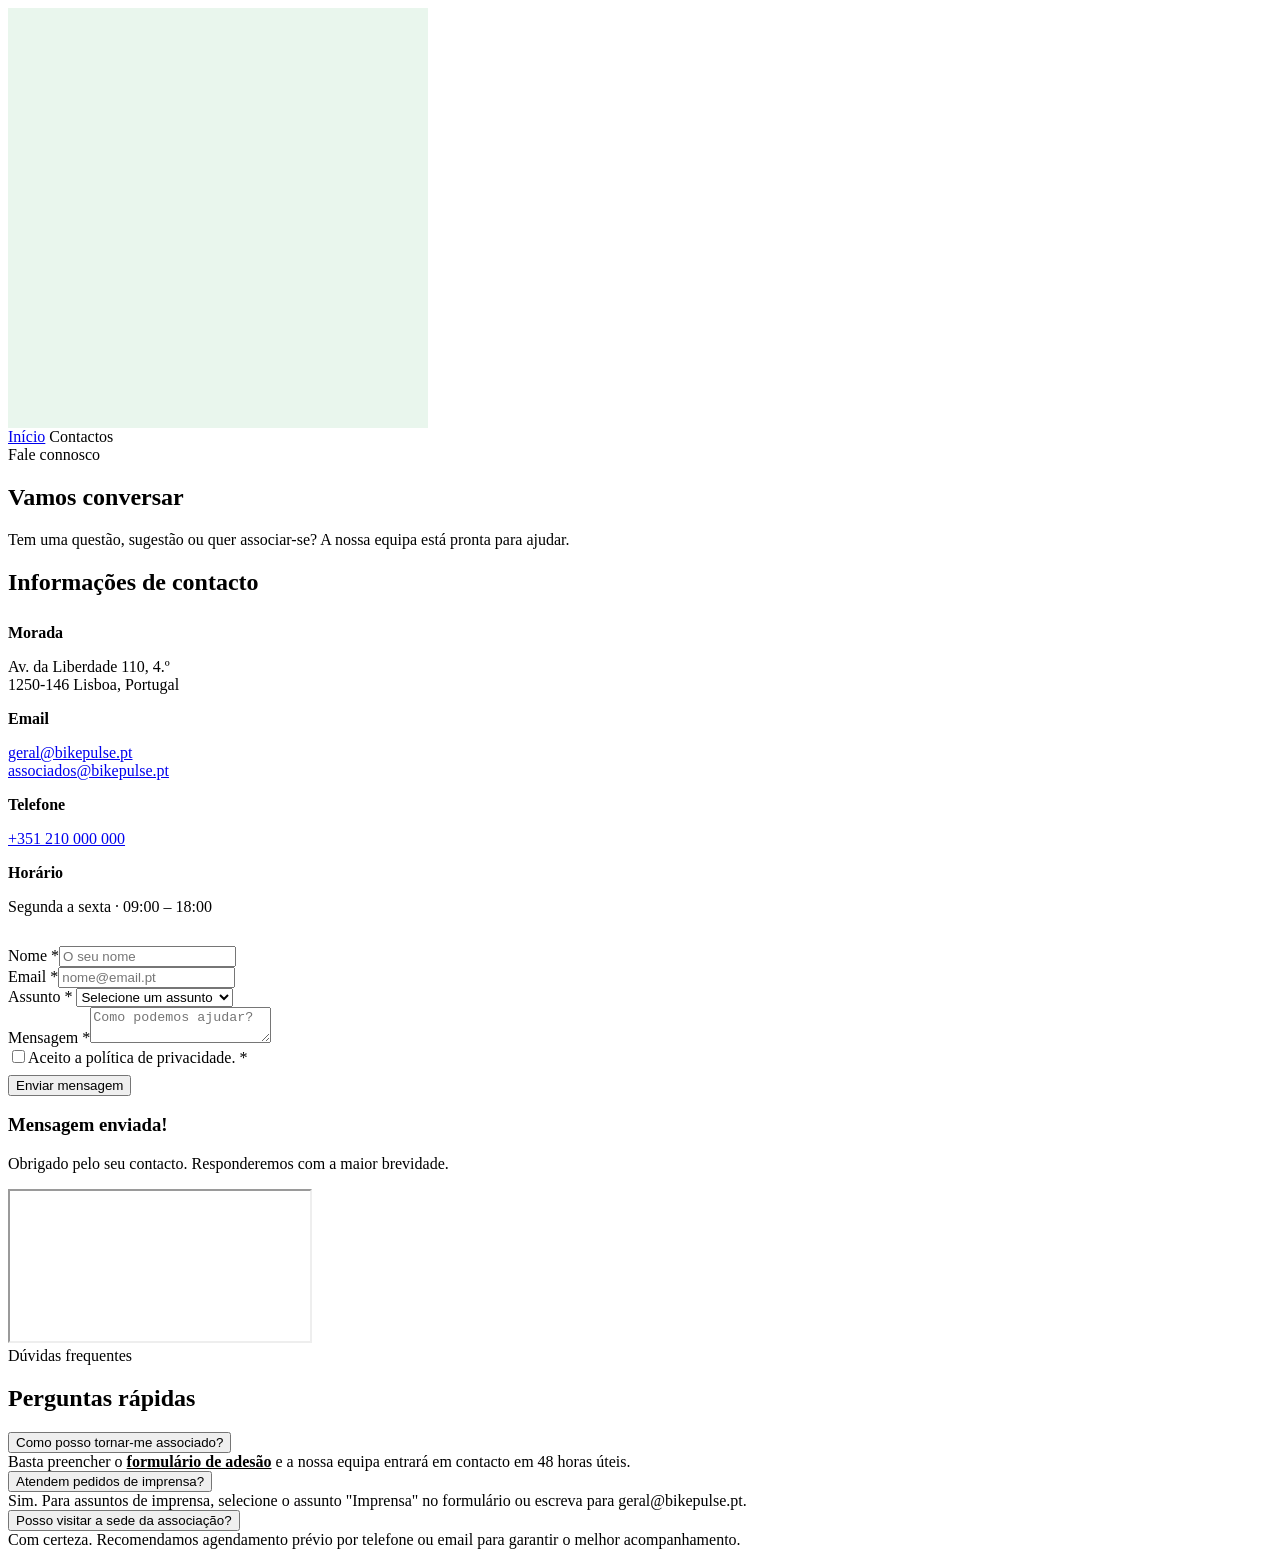
==== contactos.html @ 8ce1d07d "Add files via upload" ====
<!DOCTYPE html>
<html lang="pt">
<head>
<meta charset="UTF-8">
<meta name="viewport" content="width=device-width, initial-scale=1">
<title>Contactos — Associação Bike Pulse</title>
<meta name="description" content="Fale com a Associação Bike Pulse. Morada, telefone, email e formulário de contacto da Associação Portuguesa de Comércio de Bicicletas e Serviços.">
<link rel="preconnect" href="https://fonts.googleapis.com">
<link rel="preconnect" href="https://fonts.gstatic.com" crossorigin>
<link href="https://fonts.googleapis.com/css2?family=Poppins:wght@300;400;500;600;700&display=swap" rel="stylesheet">
<link rel="stylesheet" href="css/style.css">
<script defer src="js/components.js"></script>
<script defer src="js/main.js"></script>
</head>
<body data-page="contactos">
<div id="header-root"></div>
<main>

  <section class="page-hero">
    <div class="deco-glow" style="width:420px;height:420px;background:rgba(116,197,142,.16);top:-160px;right:-100px;"></div>
    <div class="container">
      <nav class="breadcrumb" data-reveal><a href="index.html">Início</a> <span data-ic="chevron" style="transform:rotate(-90deg)"></span> <span class="current">Contactos</span></nav>
      <span class="eyebrow" data-reveal>Fale connosco</span>
      <h1 data-reveal data-delay="1">Vamos <span class="text-grad">conversar</span></h1>
      <p class="lead" data-reveal data-delay="2">Tem uma questão, sugestão ou quer associar-se? A nossa equipa está pronta para ajudar.</p>
    </div>
  </section>

  <!-- CONTACTO -->
  <section class="section">
    <div class="container">
      <div class="feature-row">
        <div data-reveal>
          <h2 style="margin-bottom:28px;">Informações de contacto</h2>
          <div class="contact-info">
            <div class="ci-item"><span class="ci-ico" data-ic="mapPin"></span><div><b>Morada</b><p>Av. da Liberdade 110, 4.º<br>1250-146 Lisboa, Portugal</p></div></div>
            <div class="ci-item"><span class="ci-ico" data-ic="mail"></span><div><b>Email</b><p><a href="mailto:geral@bikepulse.pt">geral@bikepulse.pt</a><br><a href="mailto:associados@bikepulse.pt">associados@bikepulse.pt</a></p></div></div>
            <div class="ci-item"><span class="ci-ico" data-ic="phone"></span><div><b>Telefone</b><p><a href="tel:+351210000000">+351 210 000 000</a></p></div></div>
            <div class="ci-item"><span class="ci-ico" data-ic="clock"></span><div><b>Horário</b><p>Segunda a sexta · 09:00 – 18:00</p></div></div>
          </div>
          <div class="footer-social" style="margin-top:30px;">
            <a href="#" aria-label="LinkedIn" style="background:var(--surface-2);color:var(--ink-3);" data-ic="linkedin"></a>
            <a href="#" aria-label="Instagram" style="background:var(--surface-2);color:var(--ink-3);" data-ic="instagram"></a>
            <a href="#" aria-label="Facebook" style="background:var(--surface-2);color:var(--ink-3);" data-ic="facebook"></a>
            <a href="#" aria-label="YouTube" style="background:var(--surface-2);color:var(--ink-3);" data-ic="youtube"></a>
          </div>
        </div>
        <div data-reveal data-delay="1">
          <div class="form-card">
            <form data-demo novalidate>
              <div class="form-grid">
                <div class="field"><label>Nome <span class="req">*</span></label><input type="text" required placeholder="O seu nome"></div>
                <div class="field"><label>Email <span class="req">*</span></label><input type="email" required placeholder="nome@email.pt"></div>
                <div class="field full"><label>Assunto <span class="req">*</span></label>
                  <select required><option value="" disabled selected>Selecione um assunto</option><option>Adesão de associados</option><option>Parcerias</option><option>Formação</option><option>Imprensa</option><option>Outro</option></select>
                </div>
                <div class="field full"><label>Mensagem <span class="req">*</span></label><textarea required placeholder="Como podemos ajudar?"></textarea></div>
                <div class="field full"><label class="checkbox-row"><input type="checkbox" required><span>Aceito a política de privacidade. <span class="req">*</span></span></label></div>
              </div>
              <button type="submit" class="btn btn-primary btn-lg btn-block" style="margin-top:8px;">Enviar mensagem</button>
            </form>
            <div class="form-success">
              <div class="ok-ico" data-ic="check"></div>
              <h3>Mensagem enviada!</h3>
              <p>Obrigado pelo seu contacto. Responderemos com a maior brevidade.</p>
            </div>
          </div>
        </div>
      </div>
    </div>
  </section>

  <!-- MAPA -->
  <section class="section-sm" style="padding-top:0;">
    <div class="container">
      <div class="map-embed" data-reveal>
        <iframe title="Localização da Bike Pulse — Av. da Liberdade, Lisboa" loading="lazy" allowfullscreen referrerpolicy="no-referrer-when-downgrade"
          src="https://maps.google.com/maps?q=Avenida%20da%20Liberdade%20110%2C%20Lisboa&t=&z=15&ie=UTF8&iwloc=&output=embed"></iframe>
      </div>
    </div>
  </section>

  <!-- FAQ -->
  <section class="section bg-soft">
    <div class="container" style="max-width:840px;">
      <div class="section-head center" data-reveal><span class="eyebrow" style="justify-content:center;">Dúvidas frequentes</span><h2>Perguntas rápidas</h2></div>
      <div class="accordion" data-reveal>
        <div class="acc-item"><button class="acc-q">Como posso tornar-me associado?<span class="acc-ico" data-ic="plus"></span></button><div class="acc-a"><div class="acc-a-inner">Basta preencher o <a href="associados.html#adesao" style="color:var(--pink);font-weight:600;">formulário de adesão</a> e a nossa equipa entrará em contacto em 48 horas úteis.</div></div></div>
        <div class="acc-item"><button class="acc-q">Atendem pedidos de imprensa?<span class="acc-ico" data-ic="plus"></span></button><div class="acc-a"><div class="acc-a-inner">Sim. Para assuntos de imprensa, selecione o assunto "Imprensa" no formulário ou escreva para geral@bikepulse.pt.</div></div></div>
        <div class="acc-item"><button class="acc-q">Posso visitar a sede da associação?<span class="acc-ico" data-ic="plus"></span></button><div class="acc-a"><div class="acc-a-inner">Com certeza. Recomendamos agendamento prévio por telefone ou email para garantir o melhor acompanhamento.</div></div></div>
      </div>
    </div>
  </section>

</main>
<div id="footer-root"></div>
</body>
</html>
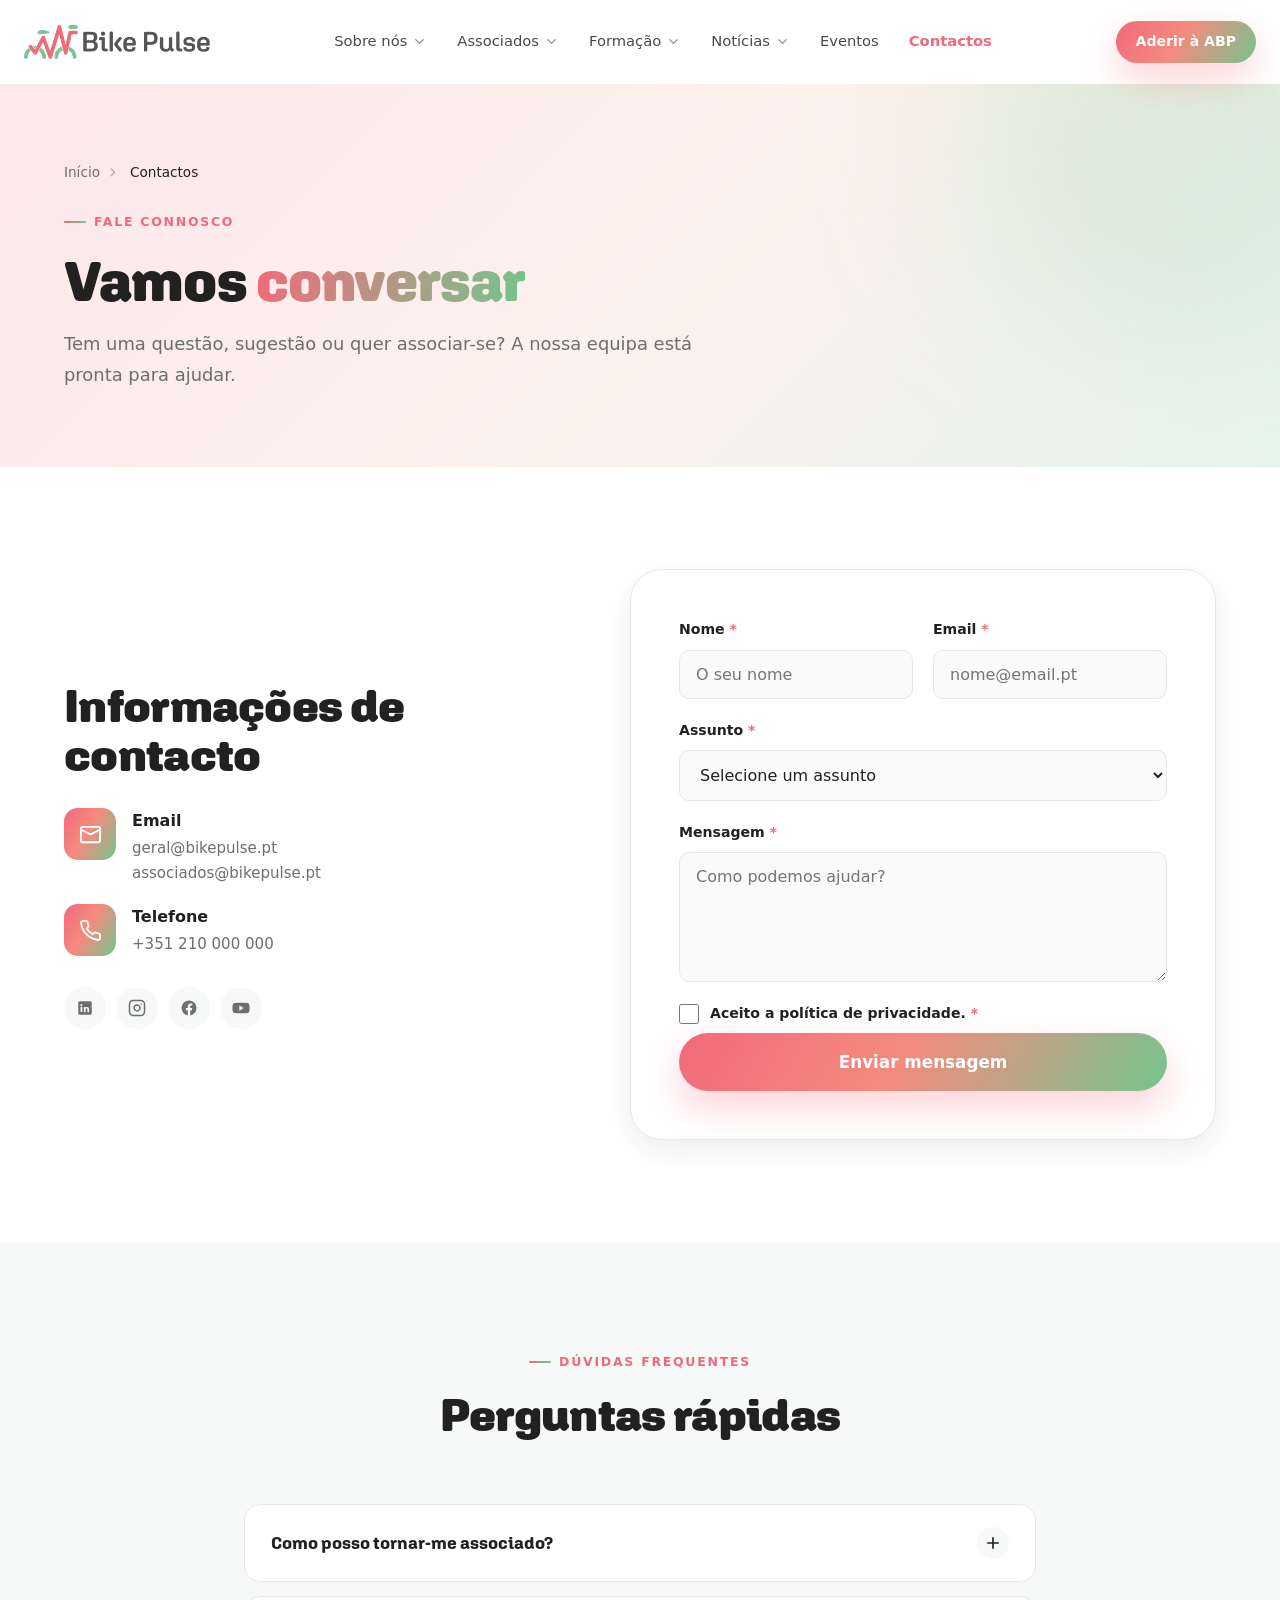
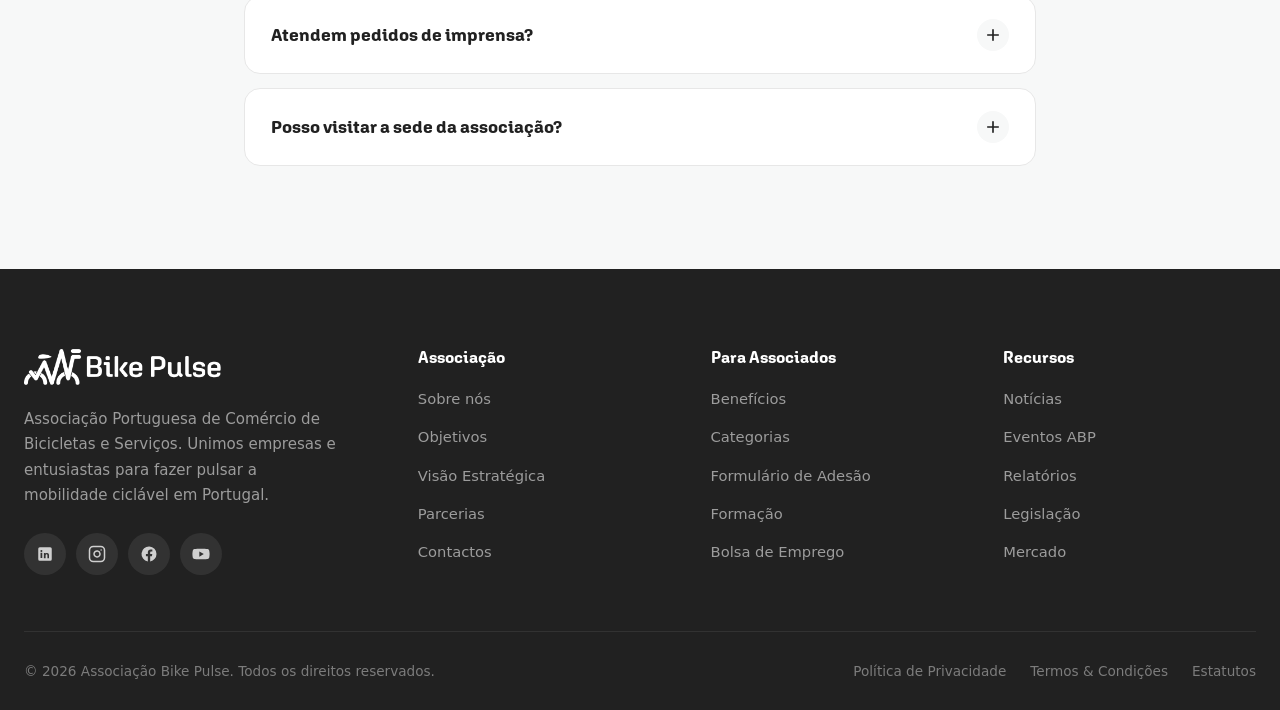
==== commit 101bd569: "Add files via upload" ====
--- a/contactos.html
+++ b/contactos.html
@@ -33,10 +33,8 @@
         <div data-reveal>
           <h2 style="margin-bottom:28px;">Informações de contacto</h2>
           <div class="contact-info">
-            <div class="ci-item"><span class="ci-ico" data-ic="mapPin"></span><div><b>Morada</b><p>Av. da Liberdade 110, 4.º<br>1250-146 Lisboa, Portugal</p></div></div>
             <div class="ci-item"><span class="ci-ico" data-ic="mail"></span><div><b>Email</b><p><a href="mailto:geral@bikepulse.pt">geral@bikepulse.pt</a><br><a href="mailto:associados@bikepulse.pt">associados@bikepulse.pt</a></p></div></div>
             <div class="ci-item"><span class="ci-ico" data-ic="phone"></span><div><b>Telefone</b><p><a href="tel:+351210000000">+351 210 000 000</a></p></div></div>
-            <div class="ci-item"><span class="ci-ico" data-ic="clock"></span><div><b>Horário</b><p>Segunda a sexta · 09:00 – 18:00</p></div></div>
           </div>
           <div class="footer-social" style="margin-top:30px;">
             <a href="#" aria-label="LinkedIn" style="background:var(--surface-2);color:var(--ink-3);" data-ic="linkedin"></a>
@@ -70,16 +68,6 @@
     </div>
   </section>
 
-  <!-- MAPA -->
-  <section class="section-sm" style="padding-top:0;">
-    <div class="container">
-      <div class="map-embed" data-reveal>
-        <iframe title="Localização da Bike Pulse — Av. da Liberdade, Lisboa" loading="lazy" allowfullscreen referrerpolicy="no-referrer-when-downgrade"
-          src="https://maps.google.com/maps?q=Avenida%20da%20Liberdade%20110%2C%20Lisboa&t=&z=15&ie=UTF8&iwloc=&output=embed"></iframe>
-      </div>
-    </div>
-  </section>
-
   <!-- FAQ -->
   <section class="section bg-soft">
     <div class="container" style="max-width:840px;">
--- a/css/style.css
+++ b/css/style.css
@@ -0,0 +1,784 @@
+/* ============================================================
+   ASSOCIAÇÃO BIKE PULSE — Design System
+   Pink #F16A7B · Green #74C58E · Light #ECECEC · Dark #212121
+   Headings: Aglet Sans · Body: Poppins
+   ============================================================ */
+
+/* ---------- Fonts ---------- */
+@font-face {
+  font-family: "Aglet Sans";
+  src: url("../fonts/AgletSans-Light.ttf") format("truetype");
+  font-weight: 300; font-style: normal; font-display: swap;
+}
+@font-face {
+  font-family: "Aglet Sans";
+  src: url("../fonts/AgletSans-Regular.ttf") format("truetype");
+  font-weight: 400; font-style: normal; font-display: swap;
+}
+@font-face {
+  font-family: "Aglet Sans";
+  src: url("../fonts/AgletSans-Semibold.ttf") format("truetype");
+  font-weight: 600; font-style: normal; font-display: swap;
+}
+@font-face {
+  font-family: "Aglet Sans";
+  src: url("../fonts/AgletSans-Bold.ttf") format("truetype");
+  font-weight: 700; font-style: normal; font-display: swap;
+}
+@font-face {
+  font-family: "Aglet Sans";
+  src: url("../fonts/AgletSans-Black.ttf") format("truetype");
+  font-weight: 800; font-style: normal; font-display: swap;
+}
+@font-face {
+  font-family: "Aglet Sans";
+  src: url("../fonts/AgletSans-Ultra.ttf") format("truetype");
+  font-weight: 900; font-style: normal; font-display: swap;
+}
+
+/* ---------- Tokens ---------- */
+:root {
+  /* Brand */
+  --pink: #F16A7B;
+  --pink-dark: #E2596B;
+  --pink-soft: #FCE7EA;
+  --green: #74C58E;
+  --green-dark: #5DB47A;
+  --green-soft: #E5F4EB;
+  --light: #ECECEC;
+  --dark: #212121;
+  --green-deep: #16392E;
+  --green-deep-2: #1E4A3B;
+  --green-light: #9FE3B4;
+
+  /* Neutrals */
+  --ink: #212121;
+  --ink-2: #4A4A4A;
+  --ink-3: #6E6E6E;
+  --line: #E7E7E7;
+  --line-2: #F1F1F1;
+  --surface: #FFFFFF;
+  --surface-2: #F7F8F8;
+  --surface-3: #FAFAFA;
+
+  /* Gradients */
+  --grad: linear-gradient(120deg, #F16A7B 0%, #F58A7E 45%, #74C58E 100%);
+  --grad-soft: linear-gradient(135deg, #FCE7EA 0%, #FDF1EC 50%, #E5F4EB 100%);
+  --grad-text: linear-gradient(100deg, #F16A7B 0%, #74C58E 100%);
+
+  /* Type */
+  --font-head: "Aglet Sans", system-ui, sans-serif;
+  --font-body: "Poppins", system-ui, sans-serif;
+
+  /* Radius */
+  --r-sm: 10px;
+  --r-md: 16px;
+  --r-lg: 24px;
+  --r-xl: 32px;
+  --r-pill: 999px;
+
+  /* Shadow */
+  --sh-sm: 0 2px 8px rgba(33,33,33,.06);
+  --sh-md: 0 10px 30px rgba(33,33,33,.08);
+  --sh-lg: 0 24px 60px rgba(33,33,33,.12);
+  --sh-pink: 0 16px 38px rgba(241,106,123,.30);
+  --sh-green: 0 16px 38px rgba(116,197,142,.28);
+
+  /* Layout */
+  --container: 1200px;
+  --container-wide: 1320px;
+  --header-h: 84px;
+  --ease: cubic-bezier(.22,.61,.36,1);
+}
+
+/* ---------- Reset ---------- */
+*, *::before, *::after { box-sizing: border-box; }
+* { margin: 0; padding: 0; }
+html { scroll-behavior: smooth; -webkit-text-size-adjust: 100%; }
+@media (prefers-reduced-motion: reduce) {
+  html { scroll-behavior: auto; }
+}
+body {
+  font-family: var(--font-body);
+  font-size: 16px;
+  line-height: 1.65;
+  color: var(--ink-2);
+  background: var(--surface);
+  -webkit-font-smoothing: antialiased;
+  text-rendering: optimizeLegibility;
+  overflow-x: hidden;
+}
+img { max-width: 100%; display: block; }
+a { color: inherit; text-decoration: none; }
+button { font-family: inherit; cursor: pointer; border: none; background: none; }
+ul { list-style: none; }
+input, textarea, select { font-family: inherit; font-size: inherit; }
+:focus-visible { outline: 3px solid rgba(241,106,123,.55); outline-offset: 3px; border-radius: 4px; }
+
+/* ---------- Typography ---------- */
+h1, h2, h3, h4, h5 {
+  font-family: var(--font-head);
+  color: var(--ink);
+  line-height: 1.08;
+  font-weight: 800;
+  letter-spacing: -0.015em;
+}
+h1 { font-size: clamp(2.5rem, 5.2vw, 4.4rem); }
+h2 { font-size: clamp(2rem, 3.6vw, 3.1rem); }
+h3 { font-size: clamp(1.4rem, 2.2vw, 1.9rem); font-weight: 700; }
+h4 { font-size: 1.2rem; font-weight: 700; }
+p { color: var(--ink-2); }
+strong { color: var(--ink); font-weight: 600; }
+
+.text-grad {
+  background: var(--grad-text);
+  -webkit-background-clip: text; background-clip: text;
+  -webkit-text-fill-color: transparent; color: transparent;
+}
+
+/* ---------- Layout helpers ---------- */
+.container { width: 100%; max-width: var(--container); margin-inline: auto; padding-inline: 24px; }
+.container-wide { max-width: var(--container-wide); }
+.section { padding-block: clamp(64px, 8vw, 120px); }
+.section-sm { padding-block: clamp(48px, 6vw, 80px); }
+.bg-soft { background: var(--surface-2); }
+.bg-grad-soft { background: var(--grad-soft); }
+.bg-dark { background: var(--dark); color: #D6D6D6; }
+.bg-dark h2, .bg-dark h3, .bg-dark h4 { color: #fff; }
+
+/* Dark green contrast section */
+.bg-green { position: relative; background: var(--green-deep); color: rgba(255,255,255,.78); overflow: hidden; }
+.bg-green::before { content: ""; position: absolute; width: 480px; height: 480px; border-radius: 50%;
+  background: radial-gradient(circle, rgba(116,197,142,.22), transparent 70%); top: -180px; right: -120px; pointer-events: none; }
+.bg-green::after { content: ""; position: absolute; width: 420px; height: 420px; border-radius: 50%;
+  background: radial-gradient(circle, rgba(241,106,123,.16), transparent 70%); bottom: -200px; left: -140px; pointer-events: none; }
+.bg-green > .container { position: relative; z-index: 1; }
+.bg-green h2, .bg-green h3, .bg-green h4 { color: #fff; }
+.bg-green .lead { color: rgba(255,255,255,.7); }
+.bg-green .eyebrow { color: var(--green-light); }
+.bg-green .card { background: rgba(255,255,255,.05); border-color: rgba(255,255,255,.1); backdrop-filter: blur(2px); }
+.bg-green .card:hover { background: rgba(255,255,255,.09); border-color: rgba(255,255,255,.2); box-shadow: 0 22px 50px rgba(0,0,0,.3); transform: translateY(-6px); }
+.bg-green .card h3 { color: #fff; }
+.bg-green .card p { color: rgba(255,255,255,.64); }
+.bg-green .card .link-arrow { color: #FF93A3; }
+.bg-green .card .link-arrow.green { color: var(--green-light); }
+
+.center { text-align: center; }
+.measure { max-width: 680px; }
+.measure-sm { max-width: 560px; }
+.center.measure, .center.measure-sm { margin-inline: auto; }
+
+.eyebrow {
+  display: inline-flex; align-items: center; gap: 8px;
+  font-family: var(--font-body);
+  font-size: .78rem; font-weight: 600; letter-spacing: .14em; text-transform: uppercase;
+  color: var(--pink); margin-bottom: 18px;
+}
+.eyebrow::before {
+  content: ""; width: 22px; height: 2px; border-radius: 2px;
+  background: var(--grad-text);
+}
+.eyebrow.green { color: var(--green-dark); }
+.eyebrow.on-dark { color: #fff; }
+
+.lead { font-size: clamp(1.05rem, 1.4vw, 1.22rem); color: var(--ink-3); line-height: 1.7; }
+.bg-dark .lead { color: #B6B6B6; }
+
+.section-head { margin-bottom: clamp(40px, 5vw, 64px); }
+.section-head h2 { margin-bottom: 16px; }
+
+/* ---------- Buttons ---------- */
+.btn {
+  display: inline-flex; align-items: center; justify-content: center; gap: 10px;
+  font-family: var(--font-body); font-weight: 600; font-size: .98rem;
+  padding: 15px 28px; border-radius: var(--r-pill);
+  transition: transform .25s var(--ease), box-shadow .25s var(--ease), background .25s, color .25s, border-color .25s;
+  min-height: 50px; line-height: 1; cursor: pointer; white-space: nowrap;
+}
+.btn svg { width: 19px; height: 19px; }
+.btn-primary { background: var(--grad); color: #fff; box-shadow: var(--sh-pink); }
+.btn-primary:hover { transform: translateY(-3px); box-shadow: 0 22px 46px rgba(241,106,123,.42); }
+.btn-dark { background: var(--dark); color: #fff; }
+.btn-dark:hover { transform: translateY(-3px); box-shadow: var(--sh-lg); }
+.btn-outline { background: transparent; color: var(--ink); box-shadow: inset 0 0 0 1.5px var(--line); }
+.btn-outline:hover { box-shadow: inset 0 0 0 1.5px var(--ink); transform: translateY(-3px); }
+.btn-white { background: #fff; color: var(--ink); }
+.btn-white:hover { transform: translateY(-3px); box-shadow: 0 18px 40px rgba(0,0,0,.25); }
+.btn-ghost-light { color: #fff; box-shadow: inset 0 0 0 1.5px rgba(255,255,255,.35); }
+.btn-ghost-light:hover { background: rgba(255,255,255,.12); transform: translateY(-3px); }
+.btn-lg { padding: 18px 34px; font-size: 1.05rem; min-height: 58px; }
+.btn-sm { padding: 11px 20px; font-size: .88rem; min-height: 42px; }
+.btn-block { width: 100%; }
+
+.link-arrow {
+  display: inline-flex; align-items: center; gap: 8px;
+  font-weight: 600; color: var(--pink); font-size: .96rem;
+  transition: gap .25s var(--ease), color .25s;
+}
+.link-arrow svg { width: 18px; height: 18px; transition: transform .25s var(--ease); }
+.link-arrow:hover { gap: 12px; color: var(--pink-dark); }
+.link-arrow:hover svg { transform: translateX(2px); }
+.link-arrow.green { color: var(--green-dark); }
+
+/* ---------- Pills / Badges ---------- */
+.pill {
+  display: inline-flex; align-items: center; gap: 7px;
+  padding: 7px 14px; border-radius: var(--r-pill);
+  font-size: .78rem; font-weight: 600; letter-spacing: .02em;
+}
+.pill-pink { background: var(--pink-soft); color: var(--pink-dark); }
+.pill-green { background: var(--green-soft); color: var(--green-dark); }
+.pill-light { background: var(--light); color: var(--ink-2); }
+.pill svg { width: 15px; height: 15px; }
+
+/* ============================================================
+   HEADER / NAV
+   ============================================================ */
+.site-header {
+  position: fixed; top: 0; left: 0; right: 0; z-index: 1000;
+  height: var(--header-h);
+  display: flex; align-items: center;
+  background: rgba(255,255,255,.82);
+  backdrop-filter: saturate(180%) blur(14px);
+  -webkit-backdrop-filter: saturate(180%) blur(14px);
+  border-bottom: 1px solid transparent;
+  transition: height .3s var(--ease), background .3s, border-color .3s, box-shadow .3s;
+}
+.site-header.scrolled {
+  height: 70px;
+  background: rgba(255,255,255,.94);
+  border-bottom-color: var(--line);
+  box-shadow: 0 6px 26px rgba(33,33,33,.05);
+}
+.header-shim { height: var(--header-h); }
+
+.nav { width: 100%; max-width: var(--container-wide); margin-inline: auto; padding-inline: 24px;
+  display: flex; align-items: center; justify-content: space-between; gap: 16px; }
+.nav-logo { flex-shrink: 0; }
+.nav-logo img { height: 34px; width: auto; transition: height .3s var(--ease); }
+.scrolled .nav-logo img { height: 31px; }
+
+.nav-menu { display: flex; align-items: center; gap: 2px; flex-shrink: 1; min-width: 0; }
+.nav-item { position: relative; }
+.nav-link {
+  display: inline-flex; align-items: center; gap: 5px;
+  padding: 10px 14px; border-radius: var(--r-pill);
+  font-size: .92rem; font-weight: 500; color: var(--ink-2); white-space: nowrap;
+  transition: color .2s, background .2s;
+}
+.nav-link svg { width: 15px; height: 15px; transition: transform .25s var(--ease); opacity: .6; }
+.nav-link:hover, .nav-item:hover .nav-link { color: var(--ink); background: var(--surface-2); }
+.nav-item:hover .nav-link svg { transform: rotate(180deg); }
+.nav-item.active .nav-link { color: var(--pink); font-weight: 600; }
+
+/* Dropdown */
+.nav-dropdown {
+  position: absolute; top: calc(100% + 14px); left: 50%; transform: translateX(-50%) translateY(8px);
+  min-width: 264px; background: #fff;
+  border: 1px solid var(--line); border-radius: var(--r-md);
+  box-shadow: var(--sh-lg); padding: 10px;
+  opacity: 0; visibility: hidden; pointer-events: none;
+  transition: opacity .22s var(--ease), transform .22s var(--ease), visibility .22s;
+}
+.nav-dropdown::before {
+  content: ""; position: absolute; top: -18px; left: 0; right: 0; height: 18px;
+}
+.nav-item:hover .nav-dropdown,
+.nav-item:focus-within .nav-dropdown {
+  opacity: 1; visibility: visible; pointer-events: auto; transform: translateX(-50%) translateY(0);
+}
+.dropdown-link {
+  display: flex; align-items: flex-start; gap: 12px;
+  padding: 11px 13px; border-radius: var(--r-sm);
+  transition: background .18s;
+}
+.dropdown-link:hover { background: var(--surface-2); }
+.dropdown-ico {
+  flex-shrink: 0; width: 38px; height: 38px; border-radius: 10px;
+  display: grid; place-items: center; background: var(--pink-soft); color: var(--pink-dark);
+}
+.dropdown-link:nth-child(even) .dropdown-ico { background: var(--green-soft); color: var(--green-dark); }
+.dropdown-ico svg { width: 19px; height: 19px; }
+.dropdown-txt b { display: block; font-family: var(--font-body); font-weight: 600; font-size: .92rem; color: var(--ink); }
+.dropdown-txt span { display: block; font-size: .79rem; color: var(--ink-3); line-height: 1.4; margin-top: 1px; }
+
+.nav-cta { display: flex; align-items: center; gap: 10px; flex-shrink: 0; }
+.nav-cta-mobile { display: none; }
+
+/* Mobile toggle */
+.nav-toggle { display: none; width: 46px; height: 46px; border-radius: 12px; place-items: center;
+  background: var(--surface-2); }
+.nav-toggle span { position: relative; width: 20px; height: 2px; background: var(--ink); border-radius: 2px;
+  transition: background .2s; display: block; }
+.nav-toggle span::before, .nav-toggle span::after {
+  content: ""; position: absolute; left: 0; width: 20px; height: 2px; background: var(--ink); border-radius: 2px;
+  transition: transform .25s var(--ease), top .25s var(--ease); }
+.nav-toggle span::before { top: -6px; }
+.nav-toggle span::after { top: 6px; }
+body.menu-open .nav-toggle span { background: transparent; }
+body.menu-open .nav-toggle span::before { top: 0; transform: rotate(45deg); }
+body.menu-open .nav-toggle span::after { top: 0; transform: rotate(-45deg); }
+
+/* ============================================================
+   HERO
+   ============================================================ */
+.hero {
+  position: relative; padding-top: clamp(56px, 8vw, 96px); padding-bottom: clamp(56px, 8vw, 96px);
+  overflow: hidden;
+}
+.hero-grid {
+  display: grid; grid-template-columns: 1.05fr .95fr; gap: clamp(32px, 5vw, 72px); align-items: center;
+}
+.hero h1 { margin-bottom: 22px; }
+.hero h1.h1-name { font-size: clamp(1.95rem, 3.3vw, 3.05rem); line-height: 1.12; }
+.mt-0 { margin-top: 0 !important; }
+.flow > * + * { margin-top: 1.1em; }
+.hero .lead { margin-bottom: 34px; max-width: 540px; }
+.hero-actions { display: flex; flex-wrap: wrap; gap: 14px; align-items: center; }
+.hero-trust { display: flex; align-items: center; gap: 16px; margin-top: 38px; flex-wrap: wrap; }
+.hero-trust .avatars { display: flex; }
+.hero-trust .avatars img { width: 44px; height: 44px; border-radius: 50%; border: 3px solid #fff;
+  object-fit: cover; margin-left: -12px; box-shadow: var(--sh-sm); }
+.hero-trust .avatars img:first-child { margin-left: 0; }
+.hero-trust small { color: var(--ink-3); font-size: .86rem; line-height: 1.4; }
+.hero-trust b { color: var(--ink); }
+
+/* Hero visual */
+.hero-visual { position: relative; }
+.hero-visual .img-main {
+  border-radius: var(--r-xl); overflow: hidden; box-shadow: var(--sh-lg);
+  aspect-ratio: 4/5; position: relative;
+}
+.hero-visual .img-main img { width: 100%; height: 100%; object-fit: cover; }
+.hero-blob {
+  position: absolute; inset: auto; z-index: -1; filter: blur(8px); opacity: .9;
+}
+.float-card {
+  position: absolute; background: #fff; border-radius: var(--r-md);
+  box-shadow: var(--sh-lg); padding: 16px 18px; display: flex; align-items: center; gap: 12px;
+}
+.float-card .fc-ico { width: 44px; height: 44px; border-radius: 12px; display: grid; place-items: center; color: #fff; flex-shrink: 0; }
+.float-card .fc-ico svg { width: 22px; height: 22px; }
+.float-card b { display: block; font-family: var(--font-head); font-size: 1.3rem; color: var(--ink); line-height: 1; }
+.float-card span { font-size: .78rem; color: var(--ink-3); }
+.float-card.tl { top: 26px; left: -28px; }
+.float-card.br { bottom: 30px; right: -26px; }
+
+/* Centered hero with full-bleed background image */
+.hero-centered {
+  margin-top: calc(-1 * var(--header-h));
+  min-height: calc(100vh - 178px); /* deixa a faixa de logótipos fechar a 1ª dobra */
+  display: flex;
+  flex-direction: column;
+  justify-content: center;
+  padding-top: calc(var(--header-h) + clamp(40px, 5vw, 68px));
+  padding-bottom: clamp(48px, 6vw, 84px);
+  text-align: center;
+  background-image:
+    linear-gradient(180deg, rgba(255,255,255,.40) 0%, rgba(255,255,255,.14) 38%, rgba(255,255,255,.16) 68%, rgba(255,255,255,.42) 100%),
+    url("../assets/bg-hero.jpg");
+  background-size: cover;
+  background-position: center 30%;
+  background-repeat: no-repeat;
+}
+.hero-centered > .container { width: 100%; }
+.hero-centered .hero-inner { max-width: 1200px; margin-inline: auto; }
+.hero-centered h1.h1-name { font-size: clamp(2.4rem, 4.4vw, 3.65rem); line-height: 1.08; margin: 20px auto 22px; }
+/* desktop/tablet: force the title onto two balanced lines */
+.hero-br { display: none; }
+@media (min-width: 768px) { .hero-br { display: inline; } }
+.logos-strip { padding-block: 30px 40px; }
+.hero-centered .lead { max-width: 650px; margin: 0 auto 34px; color: var(--ink-2); }
+.hero-centered .hero-actions { justify-content: center; }
+.hero-centered .hero-trust { justify-content: center; margin-top: 40px; }
+.hero-centered .hero-trust small { text-align: left; }
+@media (max-width: 560px) {
+  .hero-centered .hero-trust { flex-direction: column; gap: 12px; }
+  .hero-centered .hero-trust small { text-align: center; }
+  .hero-centered .hero-actions { width: 100%; }
+  .hero-centered .hero-actions .btn { flex: 1 1 auto; }
+}
+
+/* decorative background */
+.deco-glow { position: absolute; border-radius: 50%; filter: blur(80px); z-index: 0; pointer-events: none; }
+
+/* ============================================================
+   PAGE HERO (interior pages)
+   ============================================================ */
+.page-hero {
+  position: relative; padding-top: clamp(48px, 6vw, 80px); padding-bottom: clamp(48px, 6vw, 80px);
+  background: var(--grad-soft); overflow: hidden;
+}
+.page-hero .container { position: relative; z-index: 2; }
+.page-hero h1 { font-size: clamp(2.2rem, 4.4vw, 3.6rem); margin-bottom: 18px; }
+.page-hero .lead { max-width: 640px; }
+.breadcrumb { display: flex; align-items: center; gap: 8px; font-size: .85rem; color: var(--ink-3); margin-bottom: 22px; flex-wrap: wrap; }
+.breadcrumb a:hover { color: var(--pink); }
+.breadcrumb svg { width: 14px; height: 14px; opacity: .5; }
+.breadcrumb .current { color: var(--ink); font-weight: 500; }
+
+/* ============================================================
+   GRIDS & CARDS
+   ============================================================ */
+.grid { display: grid; gap: 26px; }
+.grid-2 { grid-template-columns: repeat(2, 1fr); }
+.grid-3 { grid-template-columns: repeat(3, 1fr); }
+.grid-4 { grid-template-columns: repeat(4, 1fr); }
+
+.card {
+  background: #fff; border: 1px solid var(--line); border-radius: var(--r-lg);
+  padding: 32px; transition: transform .3s var(--ease), box-shadow .3s var(--ease), border-color .3s;
+}
+.card:hover { transform: translateY(-6px); box-shadow: var(--sh-md); border-color: transparent; }
+.card-ico {
+  width: 58px; height: 58px; border-radius: 16px; display: grid; place-items: center;
+  background: var(--pink-soft); color: var(--pink-dark); margin-bottom: 22px;
+}
+.card-ico svg { width: 27px; height: 27px; }
+.card-ico.green { background: var(--green-soft); color: var(--green-dark); }
+.card-ico.dark { background: var(--dark); color: #fff; }
+.card h3 { font-size: 1.28rem; margin-bottom: 10px; }
+.card h4 { margin-bottom: 8px; }
+.card p { font-size: .96rem; }
+.card-link { margin-top: 18px; }
+
+/* Value / numbered card */
+.num-card .num {
+  font-family: var(--font-head); font-weight: 800; font-size: 1.1rem;
+  width: 44px; height: 44px; border-radius: 12px; display: grid; place-items: center;
+  background: var(--grad); color: #fff; margin-bottom: 20px;
+}
+
+/* Feature media row */
+.feature-row { display: grid; grid-template-columns: 1fr 1fr; gap: clamp(36px, 6vw, 84px); align-items: center; }
+.feature-row.reverse .feature-media { order: 2; }
+.feature-media { position: relative; }
+.feature-media img { border-radius: var(--r-xl); box-shadow: var(--sh-md); width: 100%; aspect-ratio: 5/4; object-fit: cover; }
+.feature-list { display: grid; gap: 16px; margin-top: 28px; }
+.feature-list li { display: flex; align-items: flex-start; gap: 13px; font-size: .98rem; color: var(--ink-2); }
+.feature-list .ck { flex-shrink: 0; width: 26px; height: 26px; border-radius: 50%; background: var(--green-soft);
+  color: var(--green-dark); display: grid; place-items: center; margin-top: 1px; }
+.feature-list .ck svg { width: 15px; height: 15px; }
+
+/* ---------- Stats ---------- */
+.stats-band { display: grid; grid-template-columns: repeat(4, 1fr); gap: 24px; }
+.stat { text-align: center; padding: 12px; }
+.stat .num { font-family: var(--font-head); font-weight: 800; font-size: clamp(2.4rem, 4vw, 3.4rem);
+  line-height: 1; letter-spacing: -.02em; }
+.stat .num.pink { color: var(--pink); }
+.stat .num.green { color: var(--green-dark); }
+.bg-dark .stat .num { color: #fff; }
+.stat p { margin-top: 10px; font-size: .92rem; color: var(--ink-3); }
+.bg-dark .stat p { color: #9C9C9C; }
+.stat .text-grad { -webkit-text-fill-color: transparent; }
+
+/* ---------- Logos strip ---------- */
+.logos { display: flex; flex-wrap: wrap; align-items: center; justify-content: center; gap: clamp(28px, 5vw, 60px); }
+.logos .logo-item { font-family: var(--font-head); font-weight: 700; font-size: 1.3rem; color: #B9B9B9;
+  display: flex; align-items: center; gap: 9px; transition: color .25s; }
+.logos .logo-item svg { width: 24px; height: 24px; }
+.logos .logo-item:hover { color: var(--ink-3); }
+
+/* ---------- Testimonials ---------- */
+.quote-card { background: #fff; border: 1px solid var(--line); border-radius: var(--r-lg); padding: 34px; position: relative; }
+.quote-card .stars { display: flex; gap: 3px; color: #F5B544; margin-bottom: 18px; }
+.quote-card .stars svg { width: 18px; height: 18px; fill: currentColor; }
+.quote-card blockquote { font-size: 1.06rem; color: var(--ink); line-height: 1.6; margin-bottom: 24px; font-weight: 500; }
+.quote-card .who { display: flex; align-items: center; gap: 13px; }
+.quote-card .who img { width: 50px; height: 50px; border-radius: 50%; object-fit: cover; }
+.quote-card .who b { display: block; color: var(--ink); font-weight: 600; }
+.quote-card .who span { font-size: .84rem; color: var(--ink-3); }
+.quote-mark { position: absolute; top: 26px; right: 30px; font-family: var(--font-head); font-size: 4rem;
+  line-height: 1; color: var(--pink-soft); font-weight: 900; }
+
+/* ---------- CTA band ---------- */
+.cta-band { position: relative; border-radius: var(--r-xl); padding: clamp(48px, 7vw, 84px);
+  background: var(--grad); overflow: hidden; text-align: center; color: #fff; }
+.cta-band h2 { color: #fff; margin-bottom: 18px; }
+.cta-band p { color: rgba(255,255,255,.92); font-size: 1.1rem; max-width: 560px; margin: 0 auto 32px; }
+.cta-band .hero-actions { justify-content: center; }
+.cta-deco { position: absolute; border-radius: 50%; background: rgba(255,255,255,.12); pointer-events: none; }
+.cta-deco.a { width: 320px; height: 320px; top: -120px; right: -80px; }
+.cta-deco.b { width: 220px; height: 220px; bottom: -100px; left: -40px; }
+
+/* ============================================================
+   NEWS / EVENTS / CATEGORIES
+   ============================================================ */
+.news-card { background: #fff; border: 1px solid var(--line); border-radius: var(--r-lg); overflow: hidden;
+  transition: transform .3s var(--ease), box-shadow .3s var(--ease); display: flex; flex-direction: column; }
+.news-card:hover { transform: translateY(-6px); box-shadow: var(--sh-md); }
+.news-thumb { aspect-ratio: 16/10; overflow: hidden; position: relative; }
+.news-thumb img { width: 100%; height: 100%; object-fit: cover; transition: transform .5s var(--ease); }
+.news-card:hover .news-thumb img { transform: scale(1.05); }
+.news-thumb .pill { position: absolute; top: 14px; left: 14px; background: rgba(255,255,255,.92); color: var(--ink); }
+.news-body { padding: 24px; display: flex; flex-direction: column; flex: 1; }
+.news-meta { display: flex; align-items: center; gap: 14px; font-size: .8rem; color: var(--ink-3); margin-bottom: 12px; }
+.news-meta span { display: inline-flex; align-items: center; gap: 5px; }
+.news-meta svg { width: 14px; height: 14px; }
+.news-body h3 { font-size: 1.18rem; line-height: 1.25; margin-bottom: 10px; }
+.news-body h3 a:hover { color: var(--pink); }
+.news-body p { font-size: .92rem; margin-bottom: 18px; }
+.news-body .link-arrow { margin-top: auto; }
+
+/* Event card */
+.event-card { display: grid; grid-template-columns: 96px 1fr; gap: 22px; background: #fff;
+  border: 1px solid var(--line); border-radius: var(--r-lg); padding: 24px; align-items: center;
+  transition: transform .3s var(--ease), box-shadow .3s var(--ease); }
+.event-card:hover { transform: translateY(-5px); box-shadow: var(--sh-md); }
+.event-date { background: var(--grad-soft); border-radius: var(--r-md); text-align: center; padding: 16px 8px; }
+.event-date .d { font-family: var(--font-head); font-weight: 800; font-size: 2rem; line-height: 1; color: var(--pink); }
+.event-date .m { font-size: .76rem; text-transform: uppercase; letter-spacing: .1em; color: var(--ink-3); margin-top: 4px; font-weight: 600; }
+.event-info h3 { font-size: 1.18rem; margin-bottom: 8px; }
+.event-info .ev-meta { display: flex; flex-wrap: wrap; gap: 16px; font-size: .85rem; color: var(--ink-3); }
+.event-info .ev-meta span { display: inline-flex; align-items: center; gap: 6px; }
+.event-info .ev-meta svg { width: 15px; height: 15px; color: var(--pink); }
+
+/* Category chips row */
+.chips { display: flex; flex-wrap: wrap; gap: 10px; justify-content: center; }
+.chip { padding: 10px 20px; border-radius: var(--r-pill); background: #fff; border: 1px solid var(--line);
+  font-size: .9rem; font-weight: 500; color: var(--ink-2); cursor: pointer; transition: all .2s; }
+.chip:hover { border-color: var(--pink); color: var(--pink); }
+.chip.active { background: var(--dark); color: #fff; border-color: var(--dark); }
+
+/* ---------- Membership / pricing cards ---------- */
+.plan { background: #fff; border: 1px solid var(--line); border-radius: var(--r-lg); padding: 36px 30px;
+  display: flex; flex-direction: column; transition: transform .3s var(--ease), box-shadow .3s var(--ease); position: relative; }
+.plan:hover { transform: translateY(-6px); box-shadow: var(--sh-md); }
+.plan.featured { border: 2px solid var(--pink); box-shadow: var(--sh-pink); }
+.plan.featured:hover { box-shadow: 0 24px 56px rgba(241,106,123,.34); }
+.plan .plan-tag { position: absolute; top: -14px; left: 50%; transform: translateX(-50%); }
+.plan h3 { font-size: 1.4rem; margin-bottom: 6px; }
+.plan .plan-for { font-size: .9rem; color: var(--ink-3); margin-bottom: 22px; }
+.plan .price { font-family: var(--font-head); font-weight: 800; font-size: 2.6rem; color: var(--ink); line-height: 1; }
+.plan .price small { font-family: var(--font-body); font-size: .9rem; font-weight: 500; color: var(--ink-3); }
+.plan .plan-feats { display: grid; gap: 13px; margin: 26px 0 28px; }
+.plan .plan-feats li { display: flex; align-items: flex-start; gap: 11px; font-size: .93rem; }
+.plan .plan-feats .ck { flex-shrink: 0; width: 22px; height: 22px; border-radius: 50%; background: var(--green-soft);
+  color: var(--green-dark); display: grid; place-items: center; margin-top: 2px; }
+.plan .plan-feats .ck svg { width: 13px; height: 13px; }
+.plan .btn { margin-top: auto; }
+
+/* ---------- Accordion / FAQ ---------- */
+.accordion { display: grid; gap: 14px; }
+.acc-item { background: #fff; border: 1px solid var(--line); border-radius: var(--r-md); overflow: hidden; transition: box-shadow .25s, border-color .25s; }
+.acc-item.open { box-shadow: var(--sh-sm); border-color: var(--pink); }
+.acc-q { width: 100%; display: flex; align-items: center; justify-content: space-between; gap: 16px;
+  padding: 22px 26px; text-align: left; font-family: var(--font-head); font-weight: 700; font-size: 1.08rem; color: var(--ink); }
+.acc-q .acc-ico { flex-shrink: 0; width: 32px; height: 32px; border-radius: 50%; background: var(--surface-2);
+  display: grid; place-items: center; transition: background .25s, transform .3s var(--ease); }
+.acc-q .acc-ico svg { width: 18px; height: 18px; transition: transform .3s var(--ease); }
+.acc-item.open .acc-q .acc-ico { background: var(--grad); color: #fff; }
+.acc-item.open .acc-q .acc-ico svg { transform: rotate(45deg); }
+.acc-a { max-height: 0; overflow: hidden; transition: max-height .35s var(--ease); }
+.acc-a-inner { padding: 0 26px 24px; color: var(--ink-2); font-size: .96rem; }
+
+/* ---------- Steps / process ---------- */
+.steps { display: grid; grid-template-columns: repeat(4, 1fr); gap: 26px; counter-reset: step; }
+.step { position: relative; }
+.step .step-n { width: 56px; height: 56px; border-radius: 50%; display: grid; place-items: center;
+  background: #fff; border: 2px solid var(--line); font-family: var(--font-head); font-weight: 800;
+  font-size: 1.3rem; color: var(--pink); margin-bottom: 20px; position: relative; z-index: 2; }
+.step:not(:last-child)::after { content: ""; position: absolute; top: 28px; left: 56px; right: -26px; height: 2px;
+  background: repeating-linear-gradient(90deg, var(--line) 0 8px, transparent 8px 16px); }
+.step h4 { margin-bottom: 8px; }
+.step p { font-size: .92rem; }
+
+/* ---------- Team ---------- */
+.team-card { text-align: center; }
+.team-card .ph { aspect-ratio: 1; border-radius: var(--r-lg); overflow: hidden; margin-bottom: 18px; position: relative; }
+.team-card .ph img { width: 100%; height: 100%; object-fit: cover; transition: transform .5s var(--ease); }
+.team-card:hover .ph img { transform: scale(1.05); }
+.team-card h4 { font-size: 1.12rem; margin-bottom: 2px; }
+.team-card .role { color: var(--pink); font-size: .88rem; font-weight: 500; }
+.team-card .socials { display: flex; gap: 8px; justify-content: center; margin-top: 12px; }
+.team-card .socials a { width: 34px; height: 34px; border-radius: 50%; background: var(--surface-2);
+  display: grid; place-items: center; color: var(--ink-3); transition: background .2s, color .2s; }
+.team-card .socials a:hover { background: var(--grad); color: #fff; }
+.team-card .socials svg { width: 16px; height: 16px; }
+
+/* ---------- Forms ---------- */
+.form-card { background: #fff; border: 1px solid var(--line); border-radius: var(--r-xl); padding: clamp(28px, 4vw, 48px); box-shadow: var(--sh-md); }
+.form-grid { display: grid; grid-template-columns: 1fr 1fr; gap: 20px; }
+.field { display: flex; flex-direction: column; gap: 8px; }
+.field.full { grid-column: 1 / -1; }
+.field label { font-size: .88rem; font-weight: 600; color: var(--ink); }
+.field label .req { color: var(--pink); }
+.field input, .field select, .field textarea {
+  padding: 14px 16px; border: 1.5px solid var(--line); border-radius: var(--r-sm);
+  background: var(--surface-3); color: var(--ink); transition: border-color .2s, background .2s, box-shadow .2s;
+}
+.field textarea { resize: vertical; min-height: 130px; }
+.field input:focus, .field select:focus, .field textarea:focus {
+  outline: none; border-color: var(--pink); background: #fff; box-shadow: 0 0 0 4px rgba(241,106,123,.12); }
+.field .hint { font-size: .78rem; color: var(--ink-3); }
+.checkbox-row { display: flex; align-items: flex-start; gap: 11px; font-size: .9rem; color: var(--ink-2); }
+.checkbox-row input { width: 20px; height: 20px; margin-top: 2px; accent-color: var(--pink); flex-shrink: 0; }
+.form-success { display: none; text-align: center; padding: 20px; }
+.form-success.show { display: block; }
+.form-success .ok-ico { width: 72px; height: 72px; border-radius: 50%; background: var(--green-soft);
+  color: var(--green-dark); display: grid; place-items: center; margin: 0 auto 20px; }
+.form-success .ok-ico svg { width: 36px; height: 36px; }
+
+/* Contact info cards */
+.contact-info { display: grid; gap: 18px; }
+.ci-item { display: flex; gap: 16px; align-items: flex-start; }
+.ci-item .ci-ico { flex-shrink: 0; width: 52px; height: 52px; border-radius: 14px; background: var(--grad);
+  color: #fff; display: grid; place-items: center; }
+.ci-item .ci-ico svg { width: 23px; height: 23px; }
+.ci-item b { display: block; color: var(--ink); font-size: 1rem; margin-bottom: 2px; }
+.ci-item p, .ci-item a { font-size: .94rem; color: var(--ink-3); }
+.ci-item a:hover { color: var(--pink); }
+
+/* ---------- Map / misc ---------- */
+.map-embed { border-radius: var(--r-lg); overflow: hidden; height: 100%; min-height: 360px; box-shadow: var(--sh-sm); border: 1px solid var(--line);
+  background: var(--grad-soft) url("data:image/svg+xml,%3Csvg xmlns='http://www.w3.org/2000/svg' width='40' height='40'%3E%3Cpath d='M0 20h40M20 0v40' stroke='%23e0e0e0' stroke-width='1'/%3E%3C/svg%3E"); }
+.map-embed iframe { width: 100%; height: 100%; border: 0; display: block; }
+
+/* Document / report list */
+.doc-row { display: flex; align-items: center; gap: 18px; background: #fff; border: 1px solid var(--line);
+  border-radius: var(--r-md); padding: 18px 22px; transition: border-color .2s, box-shadow .2s, transform .2s; }
+.doc-row:hover { border-color: var(--pink); box-shadow: var(--sh-sm); transform: translateX(4px); }
+.doc-row .doc-ico { flex-shrink: 0; width: 48px; height: 48px; border-radius: 12px; background: var(--pink-soft);
+  color: var(--pink-dark); display: grid; place-items: center; }
+.doc-row .doc-ico svg { width: 22px; height: 22px; }
+.doc-row .doc-meta { flex: 1; }
+.doc-row .doc-meta b { display: block; color: var(--ink); font-weight: 600; font-size: .98rem; }
+.doc-row .doc-meta span { font-size: .82rem; color: var(--ink-3); }
+.doc-row .doc-dl { flex-shrink: 0; color: var(--ink-3); transition: color .2s; }
+.doc-row:hover .doc-dl { color: var(--pink); }
+.doc-row .doc-dl svg { width: 22px; height: 22px; }
+
+/* Job listing */
+.job-card { background: #fff; border: 1px solid var(--line); border-radius: var(--r-lg); padding: 26px 28px;
+  transition: border-color .2s, box-shadow .25s, transform .25s; }
+.job-card:hover { border-color: transparent; box-shadow: var(--sh-md); transform: translateY(-4px); }
+.job-top { display: flex; align-items: center; gap: 16px; margin-bottom: 18px; }
+.job-logo { width: 54px; height: 54px; border-radius: 14px; background: var(--surface-2); display: grid; place-items: center;
+  font-family: var(--font-head); font-weight: 800; color: var(--pink); font-size: 1.2rem; flex-shrink: 0; }
+.job-top h3 { font-size: 1.15rem; margin-bottom: 2px; }
+.job-top .company { font-size: .86rem; color: var(--ink-3); }
+.job-tags { display: flex; flex-wrap: wrap; gap: 8px; margin-bottom: 18px; }
+.job-foot { display: flex; align-items: center; justify-content: space-between; gap: 12px; }
+.job-foot .sal { font-family: var(--font-head); font-weight: 700; color: var(--ink); }
+
+/* Partner logo card */
+.partner-card { background: #fff; border: 1px solid var(--line); border-radius: var(--r-md); aspect-ratio: 16/9;
+  display: grid; place-items: center; padding: 22px; transition: border-color .25s, box-shadow .25s, transform .25s; }
+.partner-card:hover { border-color: transparent; box-shadow: var(--sh-md); transform: translateY(-4px); }
+.partner-card .p-name { font-family: var(--font-head); font-weight: 800; font-size: 1.35rem; color: #BcBcBc; display: flex; align-items: center; gap: 9px; transition: color .25s; }
+.partner-card:hover .p-name { color: var(--ink); }
+.partner-card .p-name svg { width: 26px; height: 26px; }
+
+/* mixed callout */
+.callout { display: grid; grid-template-columns: 1.1fr .9fr; gap: clamp(32px,5vw,64px); align-items: center;
+  background: var(--surface-2); border-radius: var(--r-xl); padding: clamp(32px,5vw,64px); }
+
+/* ============================================================
+   FOOTER
+   ============================================================ */
+.site-footer { background: var(--dark); color: #9C9C9C; padding-top: 80px; }
+.footer-top { display: grid; grid-template-columns: 1.4fr 1fr 1fr 1fr; gap: 40px; padding-bottom: 56px; border-bottom: 1px solid rgba(255,255,255,.08); }
+.footer-brand img { height: 36px; margin-bottom: 22px; }
+.footer-brand p { font-size: .94rem; line-height: 1.7; max-width: 320px; margin-bottom: 24px; color: #9C9C9C; }
+.footer-social { display: flex; gap: 10px; }
+.footer-social a { width: 42px; height: 42px; border-radius: 50%; background: rgba(255,255,255,.08);
+  display: grid; place-items: center; color: #CFCFCF; transition: background .25s, transform .25s; }
+.footer-social a:hover { background: var(--grad); color: #fff; transform: translateY(-3px); }
+.footer-social svg { width: 18px; height: 18px; }
+.footer-col h5 { font-family: var(--font-head); color: #fff; font-size: 1rem; font-weight: 700; margin-bottom: 20px; letter-spacing: 0; }
+.footer-col ul { display: grid; gap: 12px; }
+.footer-col a { font-size: .92rem; color: #9C9C9C; transition: color .2s, padding-left .2s; }
+.footer-col a:hover { color: #fff; padding-left: 4px; }
+.footer-bottom { display: flex; align-items: center; justify-content: space-between; gap: 18px; flex-wrap: wrap;
+  padding-block: 28px; font-size: .85rem; color: #7C7C7C; }
+.footer-bottom .fb-links { display: flex; gap: 24px; flex-wrap: wrap; }
+.footer-bottom a:hover { color: #fff; }
+
+/* ============================================================
+   ANIMATIONS
+   ============================================================ */
+[data-reveal] { opacity: 0; transform: translateY(26px); transition: opacity .7s var(--ease), transform .7s var(--ease); }
+[data-reveal].in { opacity: 1; transform: none; }
+[data-reveal][data-delay="1"] { transition-delay: .08s; }
+[data-reveal][data-delay="2"] { transition-delay: .16s; }
+[data-reveal][data-delay="3"] { transition-delay: .24s; }
+[data-reveal][data-delay="4"] { transition-delay: .32s; }
+[data-reveal][data-delay="5"] { transition-delay: .4s; }
+
+@keyframes floaty { 0%,100% { transform: translateY(0); } 50% { transform: translateY(-12px); } }
+.float-card.tl { animation: floaty 5s ease-in-out infinite; }
+.float-card.br { animation: floaty 6s ease-in-out infinite .8s; }
+
+@media (prefers-reduced-motion: reduce) {
+  [data-reveal] { opacity: 1 !important; transform: none !important; transition: none !important; }
+  .float-card { animation: none !important; }
+  .news-card:hover .news-thumb img, .team-card:hover .ph img { transform: none; }
+}
+
+/* ============================================================
+   RESPONSIVE
+   ============================================================ */
+@media (max-width: 1100px) {
+  .footer-top { grid-template-columns: 1.4fr 1fr 1fr; }
+  .footer-brand { grid-column: 1 / -1; }
+}
+@media (max-width: 1080px) {
+  :root { --header-h: 72px; }
+  .header-shim { height: var(--header-h); }
+  /* backdrop-filter creates a containing block that breaks the fixed menu panel — drop it on mobile */
+  .site-header, .site-header.scrolled { backdrop-filter: none; -webkit-backdrop-filter: none; background: #fff; border-bottom: 1px solid var(--line); }
+  .nav-menu, .nav-cta { display: none; }
+  .nav-toggle { display: grid; }
+
+  /* Mobile menu panel */
+  .nav-menu {
+    position: fixed; top: var(--header-h); left: 0; right: 0; bottom: 0;
+    background: #fff; flex-direction: column; align-items: stretch; gap: 0;
+    padding: 18px 24px 40px; overflow-y: auto; z-index: 999;
+    transform: translateX(100%); transition: transform .35s var(--ease);
+  }
+  body.menu-open .nav-menu { display: flex; transform: translateX(0); }
+  body.menu-open { overflow: hidden; }
+  .nav-item { border-bottom: 1px solid var(--line-2); }
+  .nav-link { padding: 16px 6px; font-size: 1.05rem; border-radius: 0; justify-content: space-between; width: 100%; }
+  .nav-link svg { opacity: 1; }
+  .nav-item:hover .nav-link { background: none; }
+  .nav-dropdown {
+    position: static; transform: none; opacity: 1; visibility: visible; pointer-events: auto;
+    box-shadow: none; border: none; min-width: 0; padding: 0 0 12px; max-height: 0; overflow: hidden;
+    transition: max-height .35s var(--ease);
+  }
+  .nav-item.m-open .nav-dropdown { max-height: 600px; }
+  .nav-item:hover .nav-dropdown { transform: none; }
+  .nav-item .nav-link svg { transition: transform .3s var(--ease); }
+  .nav-item.m-open .nav-link svg { transform: rotate(180deg); }
+  .dropdown-txt span { display: none; }
+  .nav-cta-mobile { display: block; border-bottom: none; margin-top: 22px; }
+  .nav-cta-mobile .btn { width: 100%; }
+
+  .hero-grid { grid-template-columns: 1fr; }
+  .hero-visual { max-width: 460px; margin-inline: auto; order: -1; }
+  .float-card.tl { left: 0; }
+  .float-card.br { right: 0; }
+  .feature-row, .feature-row.reverse { grid-template-columns: 1fr; gap: 32px; }
+  .feature-row.reverse .feature-media { order: 0; }
+  .callout { grid-template-columns: 1fr; }
+  .grid-4 { grid-template-columns: repeat(2, 1fr); }
+  .steps { grid-template-columns: repeat(2, 1fr); }
+  .step:not(:last-child)::after { display: none; }
+}
+@media (max-width: 760px) {
+  .grid-2, .grid-3 { grid-template-columns: 1fr; }
+  .stats-band { grid-template-columns: repeat(2, 1fr); gap: 32px 16px; }
+  .footer-top { grid-template-columns: 1fr 1fr; gap: 32px; }
+  .form-grid { grid-template-columns: 1fr; }
+  .hero-actions .btn { flex: 1; }
+  .float-card { display: none; }
+  .event-card { grid-template-columns: 76px 1fr; gap: 16px; padding: 18px; }
+  .footer-bottom { flex-direction: column; align-items: flex-start; }
+}
+@media (max-width: 480px) {
+  .grid-4 { grid-template-columns: 1fr; }
+  .footer-top { grid-template-columns: 1fr; }
+  .card { padding: 26px 24px; }
+}
